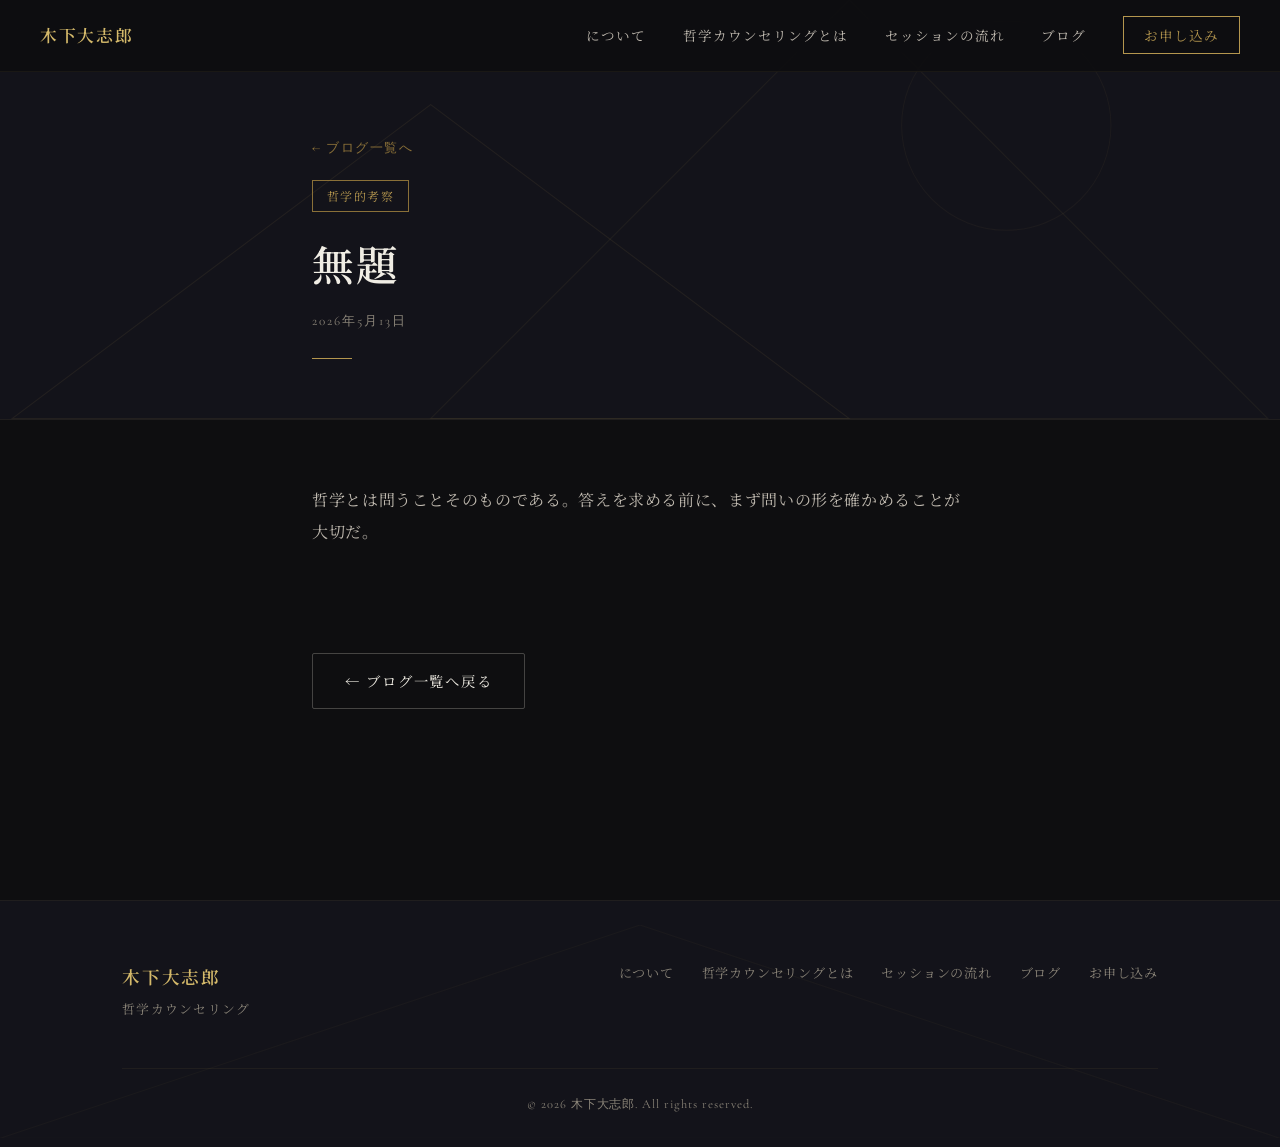
==== blog-35fc6c0b7c16807daa62f444d56f3025.html @ e0e93f5e "chore: ブログ記事を更新" ====
<!DOCTYPE html>
<html lang="ja">
<head>
  <meta charset="UTF-8" />
  <meta name="viewport" content="width=device-width, initial-scale=1.0" />
  <title>無題 | 木下大志郎</title>
  <link rel="stylesheet" href="style.css" />
  <link rel="stylesheet" href="blog.css" />
  <link rel="preconnect" href="https://fonts.googleapis.com" />
  <link rel="preconnect" href="https://fonts.gstatic.com" crossorigin />
  <link href="https://fonts.googleapis.com/css2?family=Noto+Serif+JP:wght@300;400;600;700&family=Shippori+Mincho:wght@400;600;700&family=Cormorant+Garamond:ital,wght@0,300;0,400;0,600;1,300;1,400&display=swap" rel="stylesheet" />
</head>
<body>

<nav class="nav" id="nav">
  <a class="nav__logo" href="index.html">木下大志郎</a>
  <ul class="nav__links">
    <li><a href="index.html#about">について</a></li>
    <li><a href="index.html#what">哲学カウンセリングとは</a></li>
    <li><a href="index.html#flow">セッションの流れ</a></li>
    <li><a href="blog.html">ブログ</a></li>
    <li><a href="index.html#contact" class="nav__cta">お申し込み</a></li>
  </ul>
  <button class="nav__hamburger" aria-label="メニューを開く">
    <span></span><span></span><span></span>
  </button>
</nav>

<main class="post-page">
  <div class="post-page__header">
    <div class="post-page__header-geo">
      <svg viewBox="0 0 1200 400" xmlns="http://www.w3.org/2000/svg">
        <polygon points="0,400 400,100 800,400" fill="none" stroke="rgba(180,150,80,0.10)" stroke-width="1"/>
        <polygon points="400,400 800,0 1200,400" fill="none" stroke="rgba(180,150,80,0.08)" stroke-width="1"/>
        <circle cx="950" cy="120" r="100" fill="none" stroke="rgba(180,150,80,0.06)" stroke-width="1"/>
      </svg>
    </div>
    <div class="container container--narrow">
      <a class="post-page__back" href="blog.html">← ブログ一覧へ</a>
      <div><span class="post-page__cat">哲学的考察</span></div>
      <h1 class="post-page__title">無題</h1>
      <p class="post-page__date">2026年5月13日</p>
      <div class="section__rule" style="margin: 0"></div>
    </div>
  </div>
  <div class="container container--narrow">
    <article class="post-content">
      <p>哲学とは問うことそのものである。答えを求める前に、まず問いの形を確かめることが大切だ。</p>

    </article>
    <div class="post-page__footer-nav">
      <a class="btn btn--ghost" href="blog.html">← ブログ一覧へ戻る</a>
    </div>
  </div>
</main>

<footer class="footer">
  <div class="footer__geo">
    <svg viewBox="0 0 1200 200" xmlns="http://www.w3.org/2000/svg">
      <polygon points="0,200 600,0 1200,200" fill="none" stroke="rgba(180,150,80,0.10)" stroke-width="1"/>
    </svg>
  </div>
  <div class="container">
    <div class="footer__inner">
      <div class="footer__brand">
        <p class="footer__name">木下大志郎</p>
        <p class="footer__tagline">哲学カウンセリング</p>
      </div>
      <nav class="footer__nav">
        <a href="index.html#about">について</a>
        <a href="index.html#what">哲学カウンセリングとは</a>
        <a href="index.html#flow">セッションの流れ</a>
        <a href="blog.html">ブログ</a>
        <a href="index.html#contact">お申し込み</a>
      </nav>
    </div>
    <div class="footer__bottom">
      <p class="footer__copy">&copy; 2026 木下大志郎. All rights reserved.</p>
    </div>
  </div>
</footer>
<script src="script.js"></script>
</body>
</html>
---- style.css ----
/* ==========================================
   Base & Reset
   ========================================== */
*, *::before, *::after { box-sizing: border-box; margin: 0; padding: 0; }

:root {
  --bg:        #0e0e10;
  --bg-2:      #13131a;
  --bg-3:      #1a1a24;
  --gold:      #b4964e;
  --gold-lt:   #d4b96a;
  --gold-dk:   #8a7038;
  --text:      #f0ede4;
  --text-muted:#c0bab0;
  --text-dim:  #8a8478;
  --border:    rgba(180,150,80,0.18);
  --border-lt: rgba(180,150,80,0.08);
  --radius:    2px;
  --ff-jp:     'Noto Serif JP', 'Shippori Mincho', serif;
  --ff-en:     'Cormorant Garamond', Georgia, serif;
  --max-w:     1100px;
  --max-w-narrow: 720px;
  --nav-h:     72px;
  --section-py: 100px;
  --transition: 0.3s cubic-bezier(0.25, 0.46, 0.45, 0.94);
}

html { scroll-behavior: smooth; font-size: 16px; }

body {
  background: var(--bg);
  color: var(--text);
  font-family: var(--ff-jp);
  line-height: 1.8;
  -webkit-font-smoothing: antialiased;
  overflow-x: hidden;
}

img { display: block; max-width: 100%; }

a { color: inherit; text-decoration: none; }

::selection { background: var(--gold-dk); color: var(--text); }

/* ==========================================
   Scrollbar
   ========================================== */
::-webkit-scrollbar { width: 4px; }
::-webkit-scrollbar-track { background: var(--bg); }
::-webkit-scrollbar-thumb { background: var(--gold-dk); border-radius: 2px; }

/* ==========================================
   Container
   ========================================== */
.container {
  width: 100%;
  max-width: var(--max-w);
  margin: 0 auto;
  padding: 0 32px;
}
.container--narrow {
  max-width: var(--max-w-narrow);
}

/* ==========================================
   Navigation
   ========================================== */
.nav {
  position: fixed;
  top: 0; left: 0; right: 0;
  z-index: 100;
  height: var(--nav-h);
  display: flex;
  align-items: center;
  justify-content: space-between;
  padding: 0 40px;
  background: rgba(14,14,16,0.85);
  backdrop-filter: blur(16px);
  border-bottom: 1px solid var(--border-lt);
  transition: background var(--transition);
}

.nav__logo {
  font-family: var(--ff-jp);
  font-weight: 600;
  font-size: 1.05rem;
  letter-spacing: 0.1em;
  color: var(--gold-lt);
}

.nav__links {
  display: flex;
  align-items: center;
  gap: 36px;
  list-style: none;
}

.nav__links a {
  font-size: 0.85rem;
  letter-spacing: 0.08em;
  color: var(--text-muted);
  transition: color var(--transition);
}
.nav__links a:hover { color: var(--text); }

.nav__cta {
  padding: 8px 20px;
  border: 1px solid var(--gold);
  color: var(--gold) !important;
  letter-spacing: 0.1em;
  transition: background var(--transition), color var(--transition) !important;
}
.nav__cta:hover {
  background: var(--gold);
  color: var(--bg) !important;
}

.nav__hamburger {
  display: none;
  flex-direction: column;
  gap: 5px;
  background: none;
  border: none;
  cursor: pointer;
  padding: 4px;
}
.nav__hamburger span {
  display: block;
  width: 24px;
  height: 1px;
  background: var(--text);
  transition: var(--transition);
}

/* ==========================================
   Hero
   ========================================== */
.hero {
  position: relative;
  min-height: 100vh;
  display: flex;
  align-items: center;
  justify-content: center;
  padding: calc(var(--nav-h) + 60px) 32px 80px;
  overflow: hidden;
  background-size: cover;
  background-position: center top;
  background-repeat: no-repeat;
}
.hero::before {
  content: '';
  position: absolute;
  inset: 0;
  background: linear-gradient(
    to bottom,
    rgba(10,10,14,0.65) 0%,
    rgba(10,10,14,0.50) 50%,
    rgba(10,10,14,0.80) 100%
  );
  z-index: 0;
}

.hero__geo {
  position: absolute;
  inset: 0;
  z-index: 0;
}
.geo-bg {
  width: 100%;
  height: 100%;
}

.hero__content {
  position: relative;
  z-index: 1;
  text-align: center;
  max-width: 780px;
}

.hero__label {
  font-family: var(--ff-en);
  font-size: 0.9rem;
  letter-spacing: 0.35em;
  color: var(--gold);
  text-transform: uppercase;
  margin-bottom: 24px;
}

.hero__name {
  font-family: var(--ff-jp);
  font-size: clamp(3rem, 7vw, 5.5rem);
  font-weight: 700;
  letter-spacing: 0.15em;
  line-height: 1.1;
  color: var(--text);
  margin-bottom: 12px;
}

.hero__title {
  font-family: var(--ff-en);
  font-size: 1rem;
  font-style: italic;
  color: var(--text-muted);
  letter-spacing: 0.2em;
  margin-bottom: 48px;
}

.hero__copy {
  font-size: clamp(1.4rem, 3vw, 2rem);
  font-weight: 300;
  letter-spacing: 0.1em;
  line-height: 1.6;
  color: var(--text);
  margin-bottom: 20px;
}

.hero__sub {
  font-size: 0.95rem;
  color: var(--text-muted);
  line-height: 2;
  margin-bottom: 52px;
  letter-spacing: 0.05em;
}

.hero__actions {
  display: flex;
  gap: 16px;
  justify-content: center;
  flex-wrap: wrap;
}

.hero__scroll {
  position: absolute;
  bottom: 40px;
  left: 50%;
  transform: translateX(-50%);
  display: flex;
  flex-direction: column;
  align-items: center;
  gap: 8px;
  z-index: 1;
}
.hero__scroll span {
  font-family: var(--ff-en);
  font-size: 0.7rem;
  letter-spacing: 0.3em;
  color: var(--text-dim);
  text-transform: uppercase;
}
.hero__scroll-line {
  width: 1px;
  height: 48px;
  background: linear-gradient(to bottom, var(--gold-dk), transparent);
  animation: scrollPulse 2s ease-in-out infinite;
}
@keyframes scrollPulse {
  0%, 100% { opacity: 0.4; transform: scaleY(1); }
  50% { opacity: 1; transform: scaleY(1.1); }
}

/* ==========================================
   Buttons
   ========================================== */
.btn {
  display: inline-flex;
  align-items: center;
  justify-content: center;
  padding: 14px 32px;
  font-family: var(--ff-jp);
  font-size: 0.9rem;
  letter-spacing: 0.12em;
  border-radius: var(--radius);
  cursor: pointer;
  transition: var(--transition);
  border: 1px solid transparent;
}
.btn--primary {
  background: var(--gold);
  color: var(--bg);
  border-color: var(--gold);
}
.btn--primary:hover {
  background: var(--gold-lt);
  border-color: var(--gold-lt);
}
.btn--ghost {
  background: transparent;
  color: var(--text);
  border-color: rgba(232,228,216,0.25);
}
.btn--ghost:hover {
  border-color: var(--text);
}
.btn--full { width: 100%; }

/* ==========================================
   Quote Band
   ========================================== */
.quote-band {
  background: var(--bg-2);
  border-top: 1px solid var(--border-lt);
  border-bottom: 1px solid var(--border-lt);
  padding: 48px 32px;
}
.quote-band__inner {
  max-width: var(--max-w);
  margin: 0 auto;
  text-align: center;
}
.quote-band__text {
  font-family: var(--ff-en);
  font-style: italic;
  font-size: clamp(1.2rem, 2.5vw, 1.7rem);
  color: var(--text-muted);
  letter-spacing: 0.04em;
  line-height: 1.6;
}
.quote-band__cite {
  display: block;
  margin-top: 12px;
  font-family: var(--ff-en);
  font-size: 0.85rem;
  letter-spacing: 0.2em;
  color: var(--gold);
}

/* ==========================================
   Sections - Common
   ========================================== */
.section {
  position: relative;
  padding: var(--section-py) 0;
  overflow: hidden;
}

.section__header {
  text-align: center;
  margin-bottom: 60px;
}
.section__header--left {
  text-align: left;
}

.section__label {
  font-family: var(--ff-en);
  font-size: 0.75rem;
  letter-spacing: 0.4em;
  text-transform: uppercase;
  color: var(--gold);
  margin-bottom: 12px;
}

.section__title {
  font-size: clamp(1.5rem, 3vw, 2.2rem);
  font-weight: 600;
  letter-spacing: 0.08em;
  color: var(--text);
  margin-bottom: 20px;
}

.section__rule {
  width: 40px;
  height: 1px;
  background: var(--gold);
  margin: 0 auto;
}
.section__header--left .section__rule { margin: 0; }

.section__desc {
  margin-top: 20px;
  color: var(--text-muted);
  line-height: 2;
  font-size: 0.95rem;
}

/* ==========================================
   What section
   ========================================== */
.what { background: var(--bg); }

.section__geo-left {
  position: absolute;
  left: 0;
  top: 50%;
  transform: translateY(-50%);
  width: 120px;
  opacity: 0.5;
}

.what__grid {
  display: grid;
  grid-template-columns: 1fr 1fr;
  gap: 64px;
  align-items: start;
}

.what__text p {
  color: var(--text-muted);
  font-size: 0.95rem;
  line-height: 2;
  letter-spacing: 0.04em;
  margin-bottom: 20px;
}
.what__text p:last-child { margin-bottom: 0; }

.what__cards {
  display: flex;
  flex-direction: column;
  gap: 20px;
}

.card {
  padding: 28px 28px;
  background: var(--bg-2);
  border: 1px solid var(--border);
  border-left: 3px solid var(--gold-dk);
  transition: border-color var(--transition), transform var(--transition);
}
.card:hover {
  border-left-color: var(--gold);
  transform: translateX(4px);
}

.card__icon {
  color: var(--gold);
  font-size: 1.1rem;
  margin-bottom: 10px;
}

.card__title {
  font-size: 1rem;
  font-weight: 600;
  letter-spacing: 0.06em;
  margin-bottom: 8px;
  color: var(--text);
}

.card__text {
  font-size: 0.875rem;
  color: var(--text-muted);
  line-height: 1.9;
}

/* ==========================================
   About section
   ========================================== */
.about { background: var(--bg-2); }

.about__bg-geo {
  position: absolute;
  right: -100px;
  top: 50%;
  transform: translateY(-50%);
  width: 500px;
  opacity: 0.3;
  pointer-events: none;
}

.about__inner {
  display: grid;
  grid-template-columns: auto 1fr;
  gap: 72px;
  align-items: center;
}

.about__image-wrap {
  flex-shrink: 0;
}

.about__image-frame {
  position: relative;
  width: 260px;
}

.about__image-placeholder {
  width: 260px;
  height: 320px;
  background: var(--bg-3);
  border: 1px solid var(--border);
  display: flex;
  align-items: center;
  justify-content: center;
}
.about__photo {
  width: 100%;
  height: 100%;
  object-fit: cover;
  object-position: center top;
  display: block;
}
.about__initials {
  font-size: 4rem;
  color: var(--gold-dk);
  font-weight: 700;
}

.about__image-deco {
  position: absolute;
  top: 16px;
  left: 16px;
  right: -16px;
  bottom: -16px;
  border: 1px solid var(--border);
  z-index: -1;
}

.about__content p {
  font-size: 0.95rem;
  color: var(--text-muted);
  line-height: 2;
  margin-bottom: 18px;
  letter-spacing: 0.04em;
}
.about__content p:last-of-type { margin-bottom: 28px; }

.about__tags {
  display: flex;
  flex-wrap: wrap;
  gap: 8px;
}

.tag {
  padding: 5px 14px;
  border: 1px solid var(--border);
  font-size: 0.78rem;
  letter-spacing: 0.1em;
  color: var(--text-dim);
  transition: border-color var(--transition), color var(--transition);
}
.tag:hover {
  border-color: var(--gold-dk);
  color: var(--gold);
}

/* ==========================================
   Flow section
   ========================================== */
.flow { background: var(--bg); }

.flow__steps {
  display: flex;
  flex-direction: column;
  gap: 0;
  max-width: 760px;
  margin: 0 auto;
}

.step {
  display: grid;
  grid-template-columns: 80px 1fr;
  gap: 32px;
  padding-bottom: 48px;
}
.step:last-child { padding-bottom: 0; }

.step__num-wrap {
  display: flex;
  flex-direction: column;
  align-items: center;
  gap: 0;
}

.step__num {
  width: 56px;
  height: 56px;
  border: 1px solid var(--border);
  display: flex;
  align-items: center;
  justify-content: center;
  font-family: var(--ff-en);
  font-size: 1.1rem;
  color: var(--gold);
  letter-spacing: 0.05em;
  flex-shrink: 0;
  background: var(--bg-2);
}

.step__line {
  width: 1px;
  flex: 1;
  min-height: 32px;
  background: linear-gradient(to bottom, var(--border), transparent);
  margin-top: 8px;
}

.step__content {
  padding-top: 10px;
}

.step__title {
  font-size: 1.1rem;
  font-weight: 600;
  letter-spacing: 0.06em;
  margin-bottom: 12px;
  color: var(--text);
}

.step__text {
  font-size: 0.9rem;
  color: var(--text-muted);
  line-height: 2;
  margin-bottom: 12px;
  letter-spacing: 0.04em;
}

.step__meta {
  font-size: 0.8rem;
  color: var(--gold-dk);
  letter-spacing: 0.08em;
  font-family: var(--ff-en);
}

/* ==========================================
   FAQ section
   ========================================== */
.faq { background: var(--bg-2); }

.faq__list {
  display: flex;
  flex-direction: column;
  gap: 0;
}

.faq__item {
  border-top: 1px solid var(--border);
}
/* ==========================================
   Pricing section
   ========================================== */
.pricing { background: var(--bg-2); }

.pricing__grid {
  display: grid;
  grid-template-columns: repeat(3, 1fr);
  gap: 24px;
  margin-bottom: 24px;
}

.pricing__card {
  position: relative;
  padding: 36px 28px;
  background: var(--bg);
  border: 1px solid var(--border);
  display: flex;
  flex-direction: column;
  gap: 0;
  transition: border-color var(--transition);
}
.pricing__card:hover { border-color: var(--gold-dk); }

.pricing__card--featured {
  border-color: var(--gold);
  background: var(--bg-3);
}
.pricing__card--featured:hover { border-color: var(--gold-lt); }

.pricing__badge {
  position: absolute;
  top: -1px;
  left: 50%;
  transform: translateX(-50%);
  background: var(--gold);
  color: var(--bg);
  font-size: 0.7rem;
  letter-spacing: 0.12em;
  padding: 4px 14px;
  white-space: nowrap;
}

.pricing__label {
  font-family: var(--ff-en);
  font-size: 0.75rem;
  letter-spacing: 0.3em;
  color: var(--gold);
  text-transform: uppercase;
  margin-bottom: 8px;
}

.pricing__name {
  font-size: 1.05rem;
  font-weight: 600;
  letter-spacing: 0.06em;
  color: var(--text);
  margin-bottom: 20px;
}

.pricing__price {
  display: flex;
  align-items: baseline;
  gap: 4px;
  margin-bottom: 6px;
}

.pricing__amount {
  font-family: var(--ff-en);
  font-size: 2rem;
  font-weight: 600;
  color: var(--text);
  letter-spacing: 0.02em;
}

.pricing__unit {
  font-size: 0.85rem;
  color: var(--text-muted);
  letter-spacing: 0.06em;
}

.pricing__duration {
  font-size: 0.78rem;
  color: var(--text-dim);
  letter-spacing: 0.06em;
  margin-bottom: 24px;
}

.pricing__features {
  list-style: none;
  display: flex;
  flex-direction: column;
  gap: 10px;
  margin-bottom: 28px;
  flex: 1;
}
.pricing__features li {
  font-size: 0.875rem;
  color: var(--text-muted);
  padding-left: 16px;
  position: relative;
  line-height: 1.7;
}
.pricing__features li::before {
  content: '◇';
  position: absolute;
  left: 0;
  color: var(--gold-dk);
  font-size: 0.55rem;
  top: 5px;
}

.pricing__note {
  text-align: center;
  font-size: 0.8rem;
  color: var(--text-dim);
  letter-spacing: 0.06em;
}

@media (max-width: 900px) {
  .pricing__grid { grid-template-columns: 1fr; max-width: 420px; margin: 0 auto 24px; }
}

.faq__item:last-child { border-bottom: 1px solid var(--border); }

.faq__q {
  display: flex;
  justify-content: space-between;
  align-items: center;
  padding: 24px 0;
  cursor: pointer;
  font-size: 0.95rem;
  letter-spacing: 0.04em;
  color: var(--text);
  list-style: none;
  user-select: none;
  gap: 20px;
}
.faq__q::-webkit-details-marker { display: none; }
.faq__q::after {
  content: '＋';
  color: var(--gold);
  font-size: 1.2rem;
  flex-shrink: 0;
  transition: transform var(--transition);
  font-style: normal;
}
details[open] .faq__q::after {
  content: '−';
}

.faq__a {
  padding: 0 0 24px;
}
.faq__a p {
  font-size: 0.9rem;
  color: var(--text-muted);
  line-height: 2;
  letter-spacing: 0.04em;
}

/* ==========================================
   Contact section
   ========================================== */
.contact {
  background: var(--bg);
  position: relative;
}

.contact__geo {
  position: absolute;
  top: 0; right: 0;
  width: 60%;
  opacity: 0.4;
  pointer-events: none;
}

/* Tabs */
.contact__tabs {
  display: grid;
  grid-template-columns: 1fr 1fr;
  gap: 0;
  margin-bottom: 32px;
  border: 1px solid var(--border);
}

.contact__tab {
  display: flex;
  align-items: center;
  justify-content: center;
  gap: 10px;
  padding: 16px 24px;
  background: transparent;
  border: none;
  color: var(--text-muted);
  font-family: var(--ff-jp);
  font-size: 0.9rem;
  letter-spacing: 0.08em;
  cursor: pointer;
  transition: var(--transition);
}
.contact__tab:first-child {
  border-right: 1px solid var(--border);
}
.contact__tab:hover {
  color: var(--text);
  background: var(--bg-2);
}
.contact__tab--active {
  color: var(--text);
  background: var(--bg-2);
}
.contact__tab-icon {
  width: 18px;
  height: 18px;
  flex-shrink: 0;
}

/* Panels */
.contact__panel { display: block; }
.contact__panel--hidden { display: none; }

/* LINE panel */
.line-panel {
  display: flex;
  gap: 32px;
  align-items: flex-start;
  padding: 40px;
  background: var(--bg-2);
  border: 1px solid var(--border);
}

.line-panel__icon {
  flex-shrink: 0;
  width: 72px;
  height: 72px;
}
.line-panel__icon svg { width: 100%; height: 100%; }

.line-panel__body { flex: 1; }

.line-panel__title {
  font-size: 1.1rem;
  font-weight: 600;
  letter-spacing: 0.06em;
  margin-bottom: 12px;
  color: var(--text);
}

.line-panel__desc {
  font-size: 0.9rem;
  color: var(--text-muted);
  line-height: 2;
  margin-bottom: 24px;
  letter-spacing: 0.04em;
}

.btn--line {
  display: inline-flex;
  align-items: center;
  gap: 10px;
  padding: 13px 28px;
  background: #06C755;
  color: #fff;
  font-family: var(--ff-jp);
  font-size: 0.9rem;
  letter-spacing: 0.08em;
  border: none;
  border-radius: var(--radius);
  cursor: pointer;
  text-decoration: none;
  transition: background var(--transition);
}
.btn--line:hover { background: #05b34c; }

.line-panel__note {
  margin-top: 12px;
  font-size: 0.78rem;
  color: var(--text-dim);
  letter-spacing: 0.06em;
}

@media (max-width: 600px) {
  .line-panel {
    flex-direction: column;
    gap: 20px;
    padding: 28px 20px;
  }
  .line-panel__icon { width: 56px; height: 56px; }
}

/* ==========================================
   Form
   ========================================== */
.form {
  display: flex;
  flex-direction: column;
  gap: 20px;
}

.form__row {
  display: grid;
  grid-template-columns: 1fr 1fr;
  gap: 20px;
}

.form__group {
  display: flex;
  flex-direction: column;
  gap: 8px;
}

.form__label {
  font-size: 0.82rem;
  letter-spacing: 0.1em;
  color: var(--text-muted);
}

.form__req { color: var(--gold); }

.form__input,
.form__select,
.form__textarea {
  width: 100%;
  padding: 12px 16px;
  background: var(--bg-2);
  border: 1px solid var(--border);
  color: var(--text);
  font-family: var(--ff-jp);
  font-size: 0.9rem;
  border-radius: var(--radius);
  outline: none;
  transition: border-color var(--transition);
  appearance: none;
}
.form__input:focus,
.form__select:focus,
.form__textarea:focus {
  border-color: var(--gold-dk);
}
.form__input::placeholder,
.form__textarea::placeholder {
  color: var(--text-dim);
}

.form__select {
  background-image: url("data:image/svg+xml,%3Csvg xmlns='http://www.w3.org/2000/svg' width='12' height='8' viewBox='0 0 12 8'%3E%3Cpath d='M1 1l5 5 5-5' stroke='%238a7038' stroke-width='1.5' fill='none'/%3E%3C/svg%3E");
  background-repeat: no-repeat;
  background-position: right 16px center;
  padding-right: 40px;
  cursor: pointer;
}

.form__textarea { resize: vertical; line-height: 1.8; }

.form__group--check {
  flex-direction: row;
  align-items: center;
  padding: 16px;
  background: var(--bg-3);
  border: 1px solid var(--border);
}

.form__checkbox {
  display: flex;
  align-items: center;
  gap: 12px;
  cursor: pointer;
  font-size: 0.9rem;
  color: var(--text);
}
.form__checkbox input { display: none; }
.form__checkbox-mark {
  width: 22px;
  height: 22px;
  border: 2px solid var(--gold-dk);
  flex-shrink: 0;
  display: flex;
  align-items: center;
  justify-content: center;
  transition: var(--transition);
}
.form__checkbox input:checked + .form__checkbox-mark {
  background: var(--gold);
  border-color: var(--gold);
}
.form__checkbox input:checked + .form__checkbox-mark::after {
  content: '✓';
  color: var(--bg);
  font-size: 0.75rem;
}

.form__note {
  font-size: 0.8rem;
  color: var(--text-dim);
  text-align: center;
  letter-spacing: 0.05em;
}

.form__success {
  text-align: center;
  padding: 60px 20px;
  border: 1px solid var(--border);
  background: var(--bg-2);
}
.form__success-icon {
  font-size: 2rem;
  color: var(--gold);
  margin-bottom: 20px;
}
.form__success h3 {
  font-size: 1.2rem;
  letter-spacing: 0.1em;
  margin-bottom: 12px;
  color: var(--text);
}
.form__success p {
  font-size: 0.9rem;
  color: var(--text-muted);
  line-height: 2;
}

/* ==========================================
   Footer
   ========================================== */
.footer {
  background: var(--bg-2);
  border-top: 1px solid var(--border-lt);
  padding: 60px 0 32px;
  position: relative;
  overflow: hidden;
}

.footer__geo {
  position: absolute;
  bottom: 0; left: 0; right: 0;
  opacity: 0.5;
}

.footer__inner {
  display: flex;
  justify-content: space-between;
  align-items: start;
  gap: 40px;
  flex-wrap: wrap;
  margin-bottom: 48px;
}

.footer__name {
  font-size: 1.1rem;
  font-weight: 600;
  letter-spacing: 0.1em;
  color: var(--gold-lt);
  margin-bottom: 4px;
}
.footer__tagline {
  font-size: 0.8rem;
  color: var(--text-dim);
  letter-spacing: 0.1em;
}

.footer__nav {
  display: flex;
  gap: 28px;
  flex-wrap: wrap;
}
.footer__nav a {
  font-size: 0.82rem;
  color: var(--text-dim);
  letter-spacing: 0.06em;
  transition: color var(--transition);
}
.footer__nav a:hover { color: var(--text-muted); }

.footer__bottom {
  border-top: 1px solid var(--border-lt);
  padding-top: 24px;
  text-align: center;
}
.footer__copy {
  font-size: 0.78rem;
  color: var(--text-dim);
  letter-spacing: 0.08em;
  font-family: var(--ff-en);
}

/* ==========================================
   Voices section
   ========================================== */
.voices { background: var(--bg); }

.voices__grid {
  display: grid;
  grid-template-columns: repeat(3, 1fr);
  gap: 28px;
}

.voice {
  padding: 32px 28px;
  background: var(--bg-2);
  border: 1px solid var(--border);
  display: flex;
  flex-direction: column;
  gap: 24px;
}

.voice__meta {
  font-family: var(--ff-en);
  font-size: 0.75rem;
  letter-spacing: 0.25em;
  color: var(--text-dim);
  text-transform: uppercase;
}

.voice__flow {
  display: flex;
  flex-direction: column;
  gap: 8px;
}

.voice__block {
  padding: 14px 16px;
  border-left: 2px solid var(--border);
}
.voice__block--before { border-left-color: var(--text-dim); }
.voice__block--after  { border-left-color: var(--gold); }

.voice__tag {
  display: block;
  font-size: 0.7rem;
  letter-spacing: 0.12em;
  margin-bottom: 6px;
}
.voice__block--before .voice__tag { color: var(--text-dim); }
.voice__block--after  .voice__tag { color: var(--gold); }

.voice__q {
  font-size: 0.9rem;
  color: var(--text);
  line-height: 1.8;
  letter-spacing: 0.04em;
}

.voice__arrow {
  text-align: center;
  color: var(--gold-dk);
  font-size: 1rem;
  line-height: 1;
}

.voice__comment {
  font-size: 0.85rem;
  color: var(--text-muted);
  line-height: 2;
  letter-spacing: 0.04em;
  padding-top: 4px;
  border-top: 1px solid var(--border-lt);
}

@media (max-width: 900px) {
  .voices__grid { grid-template-columns: 1fr; }
}

/* ==========================================
   Books section
   ========================================== */
.books { background: var(--bg-2); }

.books__inner {
  display: grid;
  grid-template-columns: 260px 1fr;
  gap: 72px;
  align-items: center;
}

.books__cover-wrap {
  position: relative;
  flex-shrink: 0;
}

.books__cover {
  width: 260px;
  height: auto;
  display: block;
  position: relative;
  z-index: 1;
  box-shadow: 8px 12px 40px rgba(0,0,0,0.6);
}

.books__cover-shadow {
  position: absolute;
  top: 16px;
  left: 16px;
  right: -16px;
  bottom: -16px;
  border: 1px solid var(--border);
  z-index: 0;
}

.books__label {
  font-family: var(--ff-en);
  font-style: italic;
  font-size: 0.9rem;
  color: var(--gold);
  letter-spacing: 0.1em;
  margin-bottom: 14px;
}

.books__title {
  font-size: clamp(1.4rem, 2.5vw, 2rem);
  font-weight: 700;
  letter-spacing: 0.1em;
  line-height: 1.5;
  color: var(--text);
  margin-bottom: 20px;
}

.books__desc {
  font-size: 0.92rem;
  color: var(--text-muted);
  line-height: 2.1;
  letter-spacing: 0.04em;
  margin-bottom: 28px;
}

.books__read {
  font-size: 0.88rem;
  color: var(--text-dim);
  letter-spacing: 0.12em;
  font-style: italic;
  padding-left: 16px;
  border-left: 2px solid var(--gold-dk);
  margin-bottom: 28px;
}

.books__actions {
  display: flex;
  gap: 12px;
}

@media (max-width: 760px) {
  .books__inner {
    grid-template-columns: 1fr;
    gap: 36px;
  }
  .books__cover {
    width: 180px;
    margin: 0 auto;
  }
}

/* ==========================================
   Privacy Policy page
   ========================================== */
.privacy {
  padding: calc(var(--nav-h) + 60px) 0 100px;
}

.privacy__header {
  margin-bottom: 56px;
  display: flex;
  flex-direction: column;
  gap: 12px;
}

.privacy__title {
  font-size: clamp(1.6rem, 3vw, 2.2rem);
  font-weight: 600;
  letter-spacing: 0.08em;
  color: var(--text);
}

.privacy__updated {
  font-size: 0.8rem;
  color: var(--text-dim);
  letter-spacing: 0.08em;
  font-family: var(--ff-en);
  margin-top: 4px;
}

.privacy__body {
  display: flex;
  flex-direction: column;
  gap: 0;
  border-top: 1px solid var(--border);
}

.privacy__section {
  padding: 36px 0;
  border-bottom: 1px solid var(--border-lt);
}

.privacy__h2 {
  font-size: 1rem;
  font-weight: 600;
  letter-spacing: 0.08em;
  color: var(--gold-lt);
  margin-bottom: 14px;
}

.privacy__section p {
  font-size: 0.9rem;
  color: var(--text-muted);
  line-height: 2;
  letter-spacing: 0.04em;
  margin-bottom: 12px;
}
.privacy__section p:last-child { margin-bottom: 0; }

.privacy__list {
  list-style: none;
  margin: 12px 0;
  display: flex;
  flex-direction: column;
  gap: 6px;
}
.privacy__list li {
  font-size: 0.9rem;
  color: var(--text-muted);
  line-height: 1.8;
  padding-left: 16px;
  position: relative;
}
.privacy__list li::before {
  content: '◇';
  position: absolute;
  left: 0;
  color: var(--gold-dk);
  font-size: 0.6rem;
  top: 5px;
}

.privacy__link {
  color: var(--gold);
  text-decoration: underline;
  text-underline-offset: 3px;
}
.privacy__link:hover { color: var(--gold-lt); }

.privacy__back {
  margin-top: 56px;
}

/* ==========================================
   Animations - reveal on scroll
   ========================================== */
.reveal {
  opacity: 0;
  transform: translateY(24px);
  transition: opacity 0.7s ease, transform 0.7s ease;
}
.reveal.visible {
  opacity: 1;
  transform: none;
}
.reveal-delay-1 { transition-delay: 0.1s; }
.reveal-delay-2 { transition-delay: 0.2s; }
.reveal-delay-3 { transition-delay: 0.3s; }

/* ==========================================
   Responsive
   ========================================== */
@media (max-width: 900px) {
  :root { --section-py: 72px; }

  .nav__links { display: none; }
  .nav__hamburger { display: flex; }
  .nav { padding: 0 24px; }

  .what__grid { grid-template-columns: 1fr; gap: 40px; }
  .section__geo-left { display: none; }

  .about__inner { grid-template-columns: 1fr; gap: 40px; }
  .about__image-frame { width: 200px; margin: 0 auto; }
  .about__image-placeholder { width: 200px; height: 240px; }

  .form__row { grid-template-columns: 1fr; }
}

@media (max-width: 600px) {
  :root { --section-py: 56px; }

  .container { padding: 0 20px; }
  .nav { padding: 0 20px; }

  .hero { padding-top: calc(var(--nav-h) + 40px); }
  .hero__actions { flex-direction: column; }
  .btn { width: 100%; }

  .step { grid-template-columns: 60px 1fr; gap: 16px; }
  .step__num { width: 44px; height: 44px; font-size: 0.95rem; }

  .footer__inner { flex-direction: column; }
  .footer__nav { flex-direction: column; gap: 12px; }

  .br-sp { display: none; }
}

/* Mobile nav open state */
.nav--open .nav__links {
  display: flex;
  flex-direction: column;
  position: fixed;
  top: var(--nav-h);
  left: 0; right: 0;
  background: rgba(14,14,16,0.98);
  padding: 32px 24px;
  gap: 24px;
  border-bottom: 1px solid var(--border-lt);
}
---- blog.css ----
/* ==========================================
   Blog Hero
   ========================================== */
.blog-hero {
  position: relative;
  padding: calc(var(--nav-h) + 80px) 0 80px;
  text-align: center;
  background: var(--bg);
  overflow: hidden;
}

.blog-hero__geo {
  position: absolute;
  inset: 0;
  pointer-events: none;
}
.blog-hero__geo svg { width: 100%; height: 100%; }

.blog-hero .container { position: relative; z-index: 1; }

.blog-hero__title {
  font-size: clamp(2rem, 4vw, 3rem);
  font-weight: 600;
  letter-spacing: 0.1em;
  color: var(--text);
  margin-bottom: 20px;
}

/* ==========================================
   Blog List Section
   ========================================== */
.blog-list { background: var(--bg); }

.blog-grid {
  display: grid;
  grid-template-columns: repeat(auto-fill, minmax(300px, 1fr));
  gap: 28px;
}

/* ==========================================
   Post Card
   ========================================== */
.post-card {
  display: flex;
  flex-direction: column;
  gap: 14px;
  padding: 32px 28px;
  background: var(--bg-2);
  border: 1px solid var(--border);
  border-top: 3px solid var(--gold-dk);
  text-decoration: none;
  color: inherit;
  transition: border-top-color var(--transition), transform var(--transition), box-shadow var(--transition);
}
.post-card:hover {
  border-top-color: var(--gold);
  transform: translateY(-4px);
  box-shadow: 0 8px 32px rgba(0, 0, 0, 0.3);
}

.post-card__meta {
  display: flex;
  align-items: center;
  gap: 12px;
  flex-wrap: wrap;
}

.post-card__cat {
  padding: 3px 12px;
  border: 1px solid var(--gold-dk);
  color: var(--gold);
  font-size: 0.72rem;
  letter-spacing: 0.12em;
}

.post-card__date {
  font-family: var(--ff-en);
  font-size: 0.78rem;
  color: var(--text-dim);
  letter-spacing: 0.1em;
}

.post-card__title {
  font-size: 1.05rem;
  font-weight: 600;
  letter-spacing: 0.06em;
  color: var(--text);
  line-height: 1.6;
}

.post-card__excerpt {
  font-size: 0.875rem;
  color: var(--text-muted);
  line-height: 1.9;
  letter-spacing: 0.03em;
  flex: 1;
}

.post-card__read {
  font-size: 0.78rem;
  color: var(--gold-dk);
  letter-spacing: 0.1em;
  font-family: var(--ff-en);
  transition: color var(--transition);
}
.post-card:hover .post-card__read { color: var(--gold); }

.blog-empty {
  grid-column: 1 / -1;
  text-align: center;
  color: var(--text-muted);
  font-size: 0.95rem;
  padding: 60px 0;
  letter-spacing: 0.05em;
}

/* ==========================================
   Post Page Header
   ========================================== */
.post-page { min-height: 100vh; }

.post-page__header {
  position: relative;
  padding: calc(var(--nav-h) + 60px) 0 60px;
  background: var(--bg-2);
  border-bottom: 1px solid var(--border-lt);
  overflow: hidden;
  margin-bottom: 64px;
}

.post-page__header-geo {
  position: absolute;
  inset: 0;
  pointer-events: none;
}
.post-page__header-geo svg { width: 100%; height: 100%; }

.post-page__header .container { position: relative; z-index: 1; }

.post-page__back {
  display: inline-block;
  font-family: var(--ff-en);
  font-size: 0.8rem;
  letter-spacing: 0.12em;
  color: var(--gold-dk);
  text-decoration: none;
  margin-bottom: 20px;
  transition: color var(--transition);
}
.post-page__back:hover { color: var(--gold); }

.post-page__cat {
  display: inline-block;
  padding: 4px 14px;
  border: 1px solid var(--gold-dk);
  color: var(--gold);
  font-size: 0.75rem;
  letter-spacing: 0.12em;
  margin-bottom: 20px;
}

.post-page__title {
  font-size: clamp(1.6rem, 3.5vw, 2.6rem);
  font-weight: 600;
  letter-spacing: 0.06em;
  color: var(--text);
  line-height: 1.5;
  margin-bottom: 16px;
}

.post-page__date {
  font-family: var(--ff-en);
  font-size: 0.82rem;
  color: var(--text-dim);
  letter-spacing: 0.15em;
  margin-bottom: 24px;
}

/* ==========================================
   Post Content
   ========================================== */
.post-content {
  padding: 0 0 80px;
  font-size: 1rem;
  line-height: 2;
  color: var(--text-muted);
  letter-spacing: 0.04em;
}

.post-content p  { margin-bottom: 1.6em; }

.post-content h2 {
  font-size: 1.4rem;
  font-weight: 600;
  color: var(--text);
  letter-spacing: 0.06em;
  margin: 2.4em 0 0.8em;
  padding-bottom: 10px;
  border-bottom: 1px solid var(--border);
}

.post-content h3 {
  font-size: 1.15rem;
  font-weight: 600;
  color: var(--text);
  letter-spacing: 0.06em;
  margin: 2em 0 0.6em;
}

.post-content h4 {
  font-size: 1rem;
  font-weight: 600;
  color: var(--gold);
  letter-spacing: 0.08em;
  margin: 1.6em 0 0.4em;
}

.post-content ul,
.post-content ol {
  margin: 0 0 1.6em 1.4em;
}

.post-content li { margin-bottom: 0.5em; line-height: 1.9; }

.post-content blockquote {
  margin: 2em 0;
  padding: 20px 28px;
  border-left: 3px solid var(--gold-dk);
  background: var(--bg-2);
  font-style: italic;
  color: var(--text);
}

.post-content hr {
  border: none;
  border-top: 1px solid var(--border);
  margin: 2.4em 0;
}

.post-content figure  { margin: 2em 0; }
.post-content img     { max-width: 100%; border: 1px solid var(--border); }

.post-content figcaption {
  text-align: center;
  font-size: 0.82rem;
  color: var(--text-dim);
  margin-top: 8px;
  letter-spacing: 0.05em;
}

.post-content code {
  font-family: 'Courier New', monospace;
  font-size: 0.85em;
  background: var(--bg-3);
  padding: 2px 6px;
  border: 1px solid var(--border);
}

.post-content strong { color: var(--text); font-weight: 600; }
.post-content em     { font-style: italic; }
.post-content s      { opacity: 0.6; }
.post-content a      { color: var(--gold); text-decoration: underline; }
.post-content a:hover { color: var(--gold-lt); }

.post-page__footer-nav { padding-bottom: 80px; }

/* ==========================================
   Responsive
   ========================================== */
@media (max-width: 600px) {
  .blog-grid { grid-template-columns: 1fr; }
  .post-card { padding: 24px 20px; }
  .blog-hero { padding: calc(var(--nav-h) + 48px) 0 56px; }
  .post-page__header { padding: calc(var(--nav-h) + 40px) 0 40px; margin-bottom: 40px; }
}
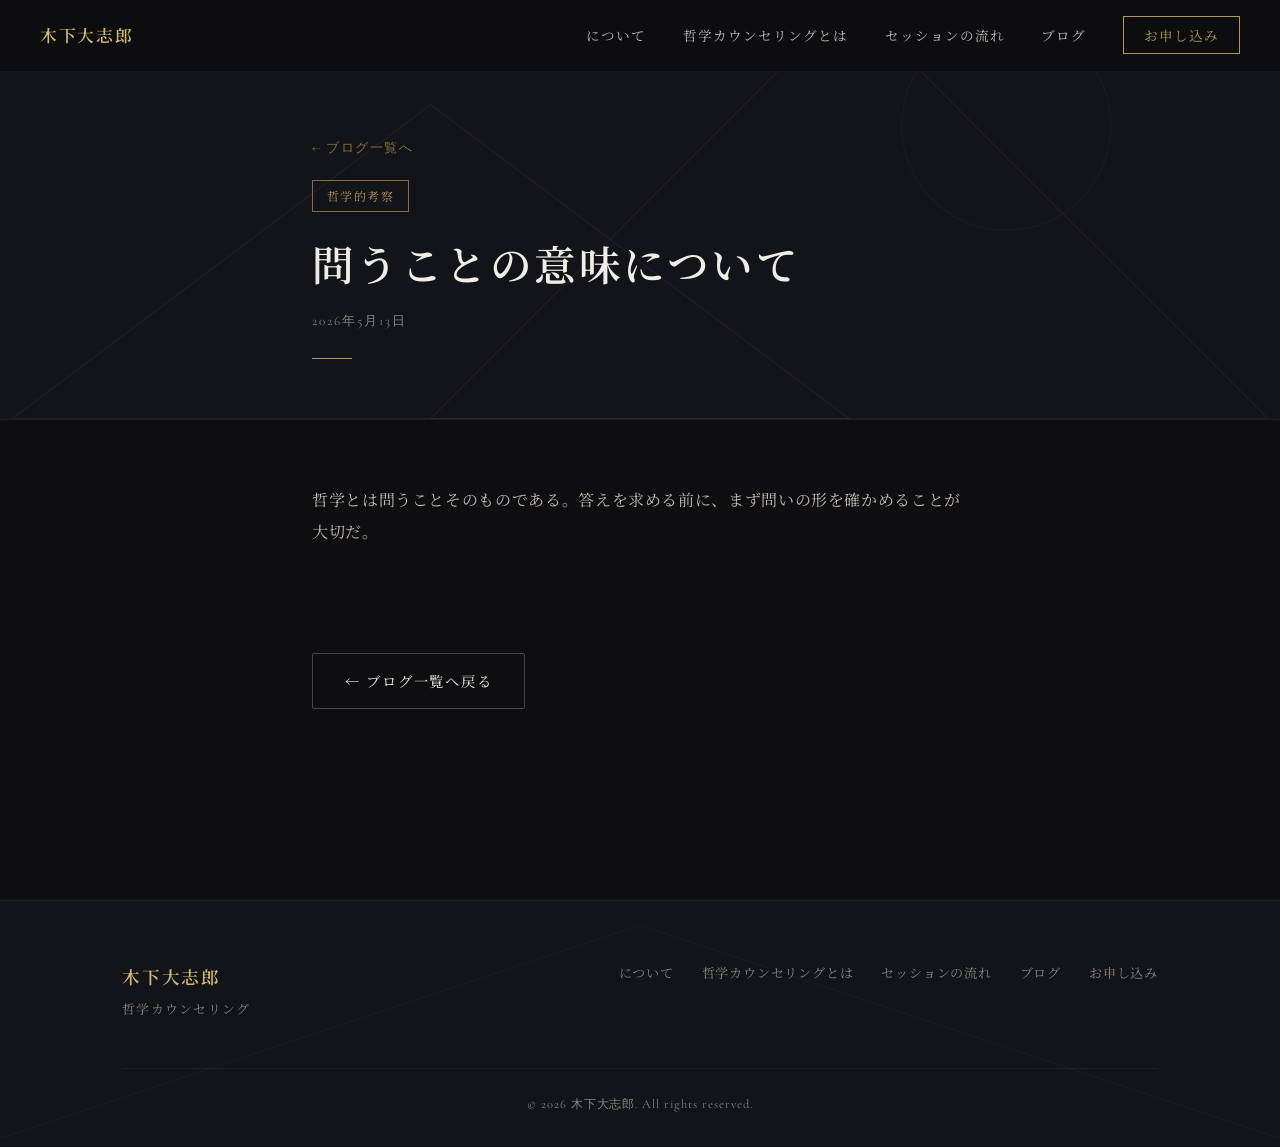
==== commit d8561806: "chore: ブログ記事を更新" ====
--- a/blog-35fc6c0b7c16807daa62f444d56f3025.html
+++ b/blog-35fc6c0b7c16807daa62f444d56f3025.html
@@ -3,7 +3,7 @@
 <head>
   <meta charset="UTF-8" />
   <meta name="viewport" content="width=device-width, initial-scale=1.0" />
-  <title>無題 | 木下大志郎</title>
+  <title>問うことの意味について | 木下大志郎</title>
   <link rel="stylesheet" href="style.css" />
   <link rel="stylesheet" href="blog.css" />
   <link rel="preconnect" href="https://fonts.googleapis.com" />
@@ -38,7 +38,7 @@
     <div class="container container--narrow">
       <a class="post-page__back" href="blog.html">← ブログ一覧へ</a>
       <div><span class="post-page__cat">哲学的考察</span></div>
-      <h1 class="post-page__title">無題</h1>
+      <h1 class="post-page__title">問うことの意味について</h1>
       <p class="post-page__date">2026年5月13日</p>
       <div class="section__rule" style="margin: 0"></div>
     </div>
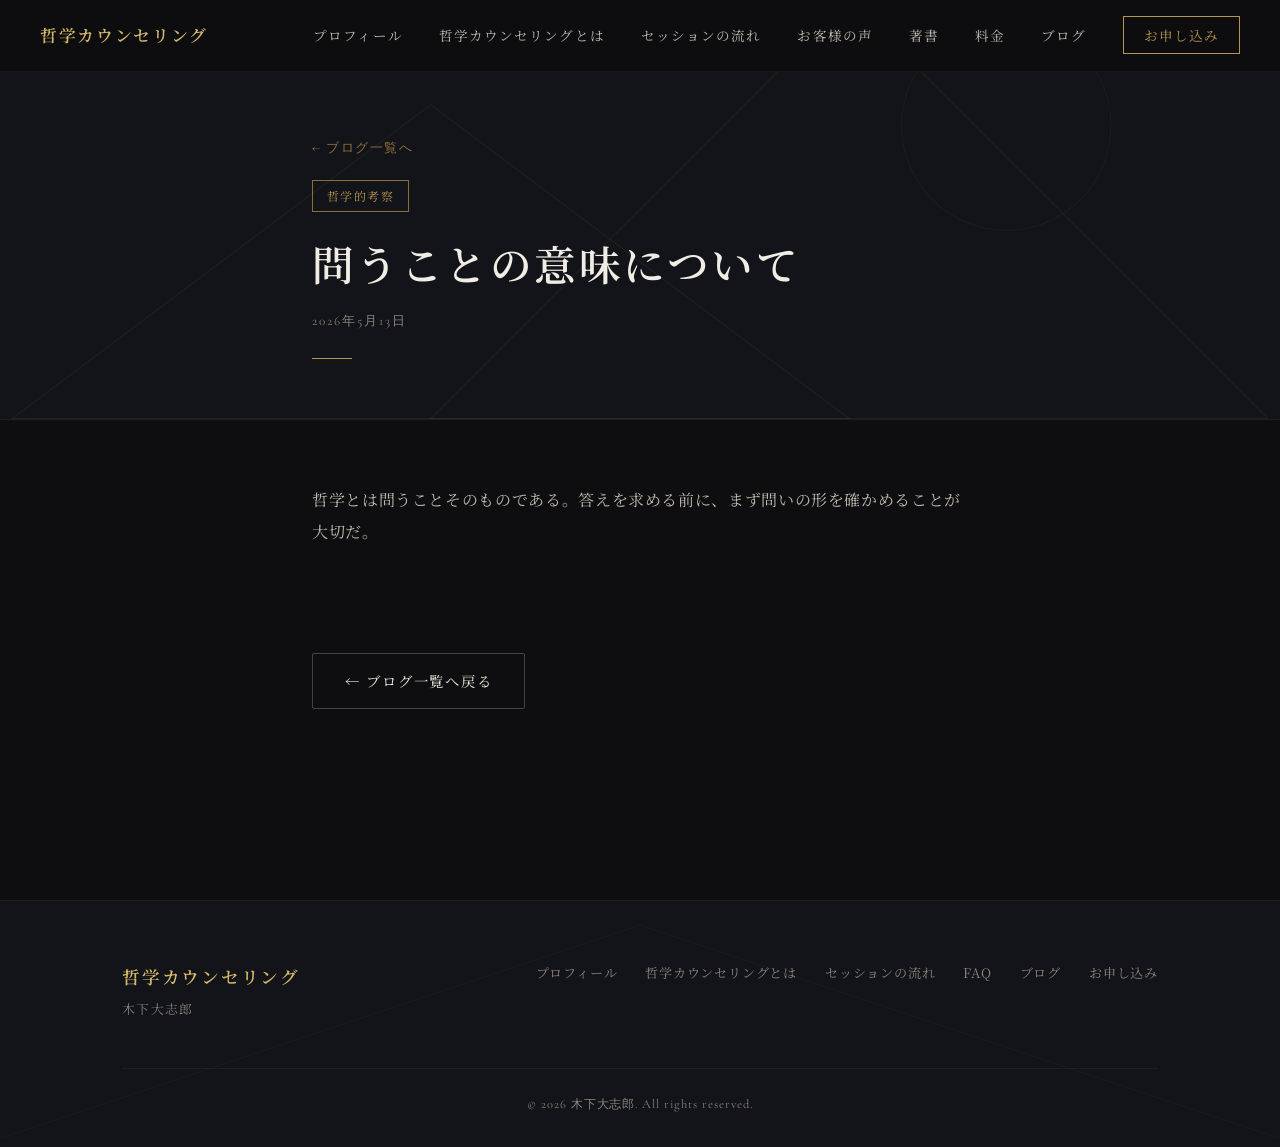
==== commit 56d3b639: "chore: ブログ記事を更新" ====
--- a/blog-35fc6c0b7c16807daa62f444d56f3025.html
+++ b/blog-35fc6c0b7c16807daa62f444d56f3025.html
@@ -13,11 +13,14 @@
 <body>
 
 <nav class="nav" id="nav">
-  <a class="nav__logo" href="index.html">木下大志郎</a>
+  <a class="nav__logo" href="index.html">哲学カウンセリング</a>
   <ul class="nav__links">
-    <li><a href="index.html#about">について</a></li>
+    <li><a href="index.html#about">プロフィール</a></li>
     <li><a href="index.html#what">哲学カウンセリングとは</a></li>
     <li><a href="index.html#flow">セッションの流れ</a></li>
+    <li><a href="index.html#voices">お客様の声</a></li>
+    <li><a href="index.html#books">著書</a></li>
+    <li><a href="index.html#pricing">料金</a></li>
     <li><a href="blog.html">ブログ</a></li>
     <li><a href="index.html#contact" class="nav__cta">お申し込み</a></li>
   </ul>
@@ -63,13 +66,14 @@
   <div class="container">
     <div class="footer__inner">
       <div class="footer__brand">
-        <p class="footer__name">木下大志郎</p>
-        <p class="footer__tagline">哲学カウンセリング</p>
+        <p class="footer__name">哲学カウンセリング</p>
+        <p class="footer__tagline">木下大志郎</p>
       </div>
       <nav class="footer__nav">
-        <a href="index.html#about">について</a>
+        <a href="index.html#about">プロフィール</a>
         <a href="index.html#what">哲学カウンセリングとは</a>
         <a href="index.html#flow">セッションの流れ</a>
+        <a href="index.html#faq">FAQ</a>
         <a href="blog.html">ブログ</a>
         <a href="index.html#contact">お申し込み</a>
       </nav>
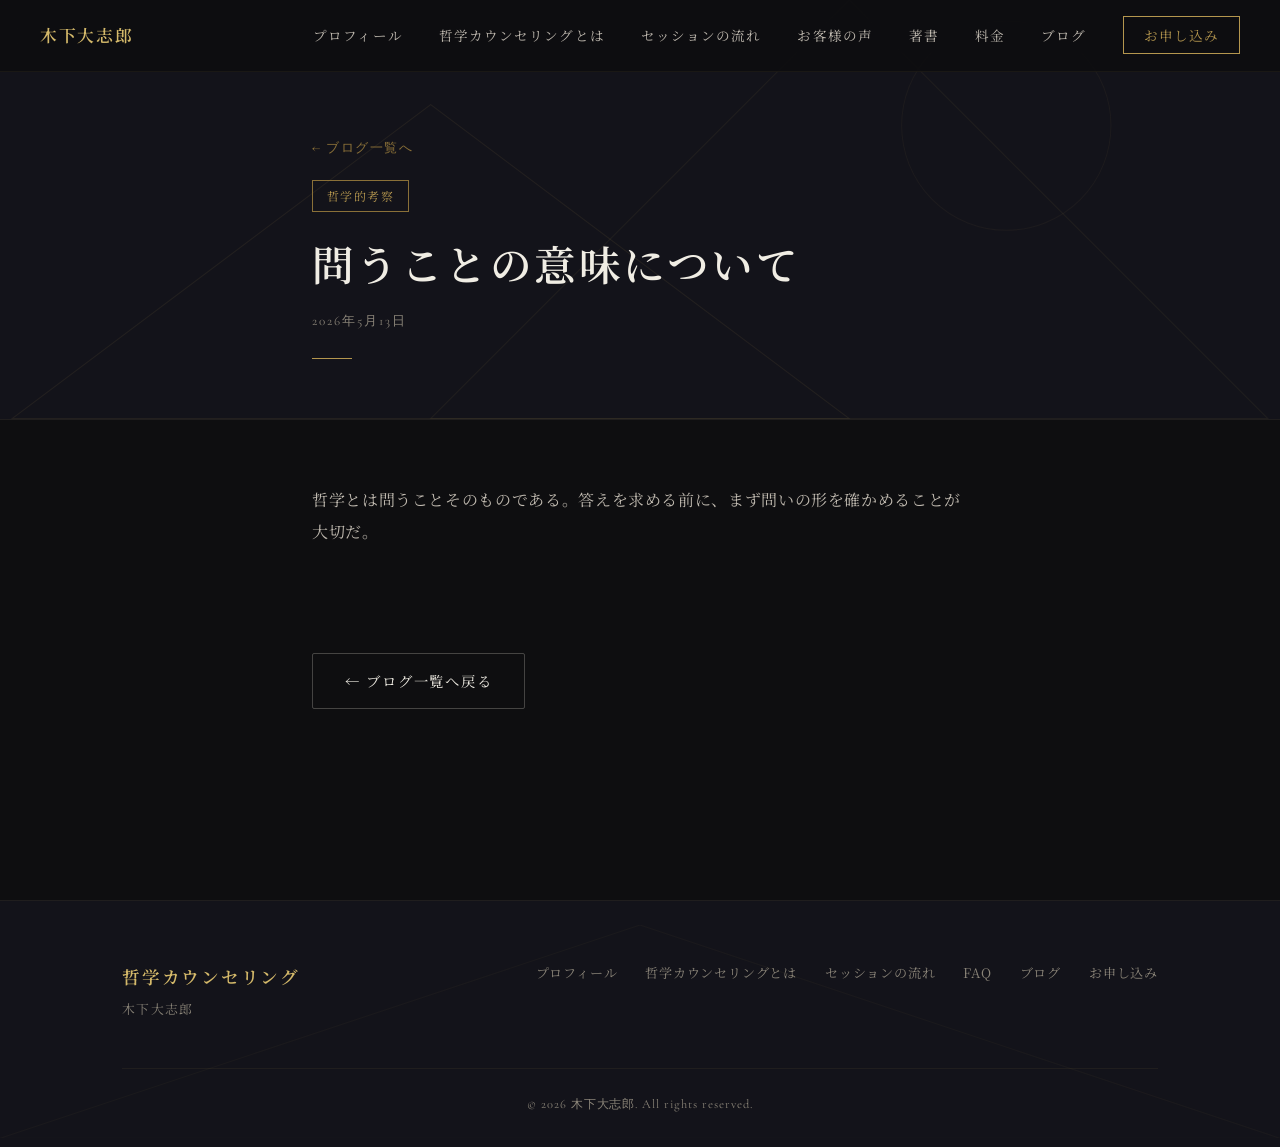
==== commit ba2e1be0: "chore: ブログ記事を更新" ====
--- a/blog-35fc6c0b7c16807daa62f444d56f3025.html
+++ b/blog-35fc6c0b7c16807daa62f444d56f3025.html
@@ -13,7 +13,7 @@
 <body>
 
 <nav class="nav" id="nav">
-  <a class="nav__logo" href="index.html">哲学カウンセリング</a>
+  <a class="nav__logo" href="index.html">木下大志郎</a>
   <ul class="nav__links">
     <li><a href="index.html#about">プロフィール</a></li>
     <li><a href="index.html#what">哲学カウンセリングとは</a></li>
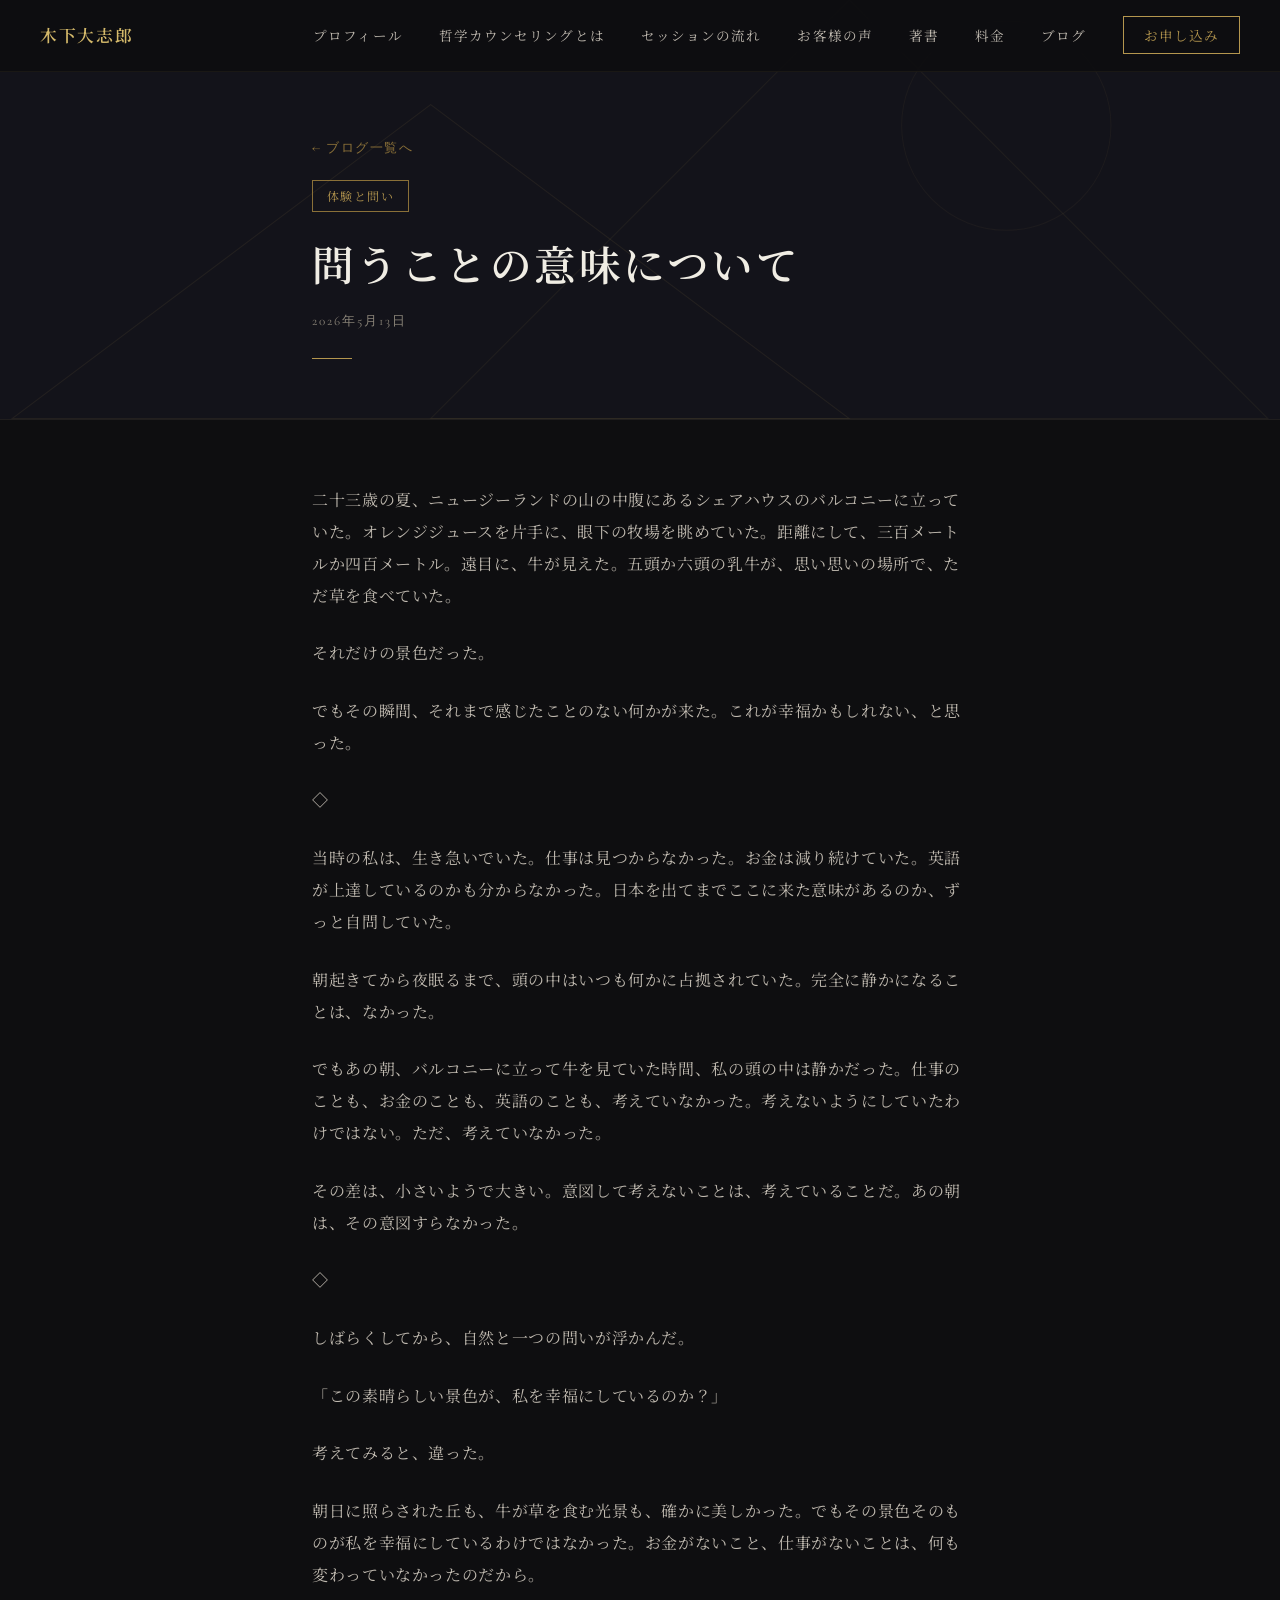
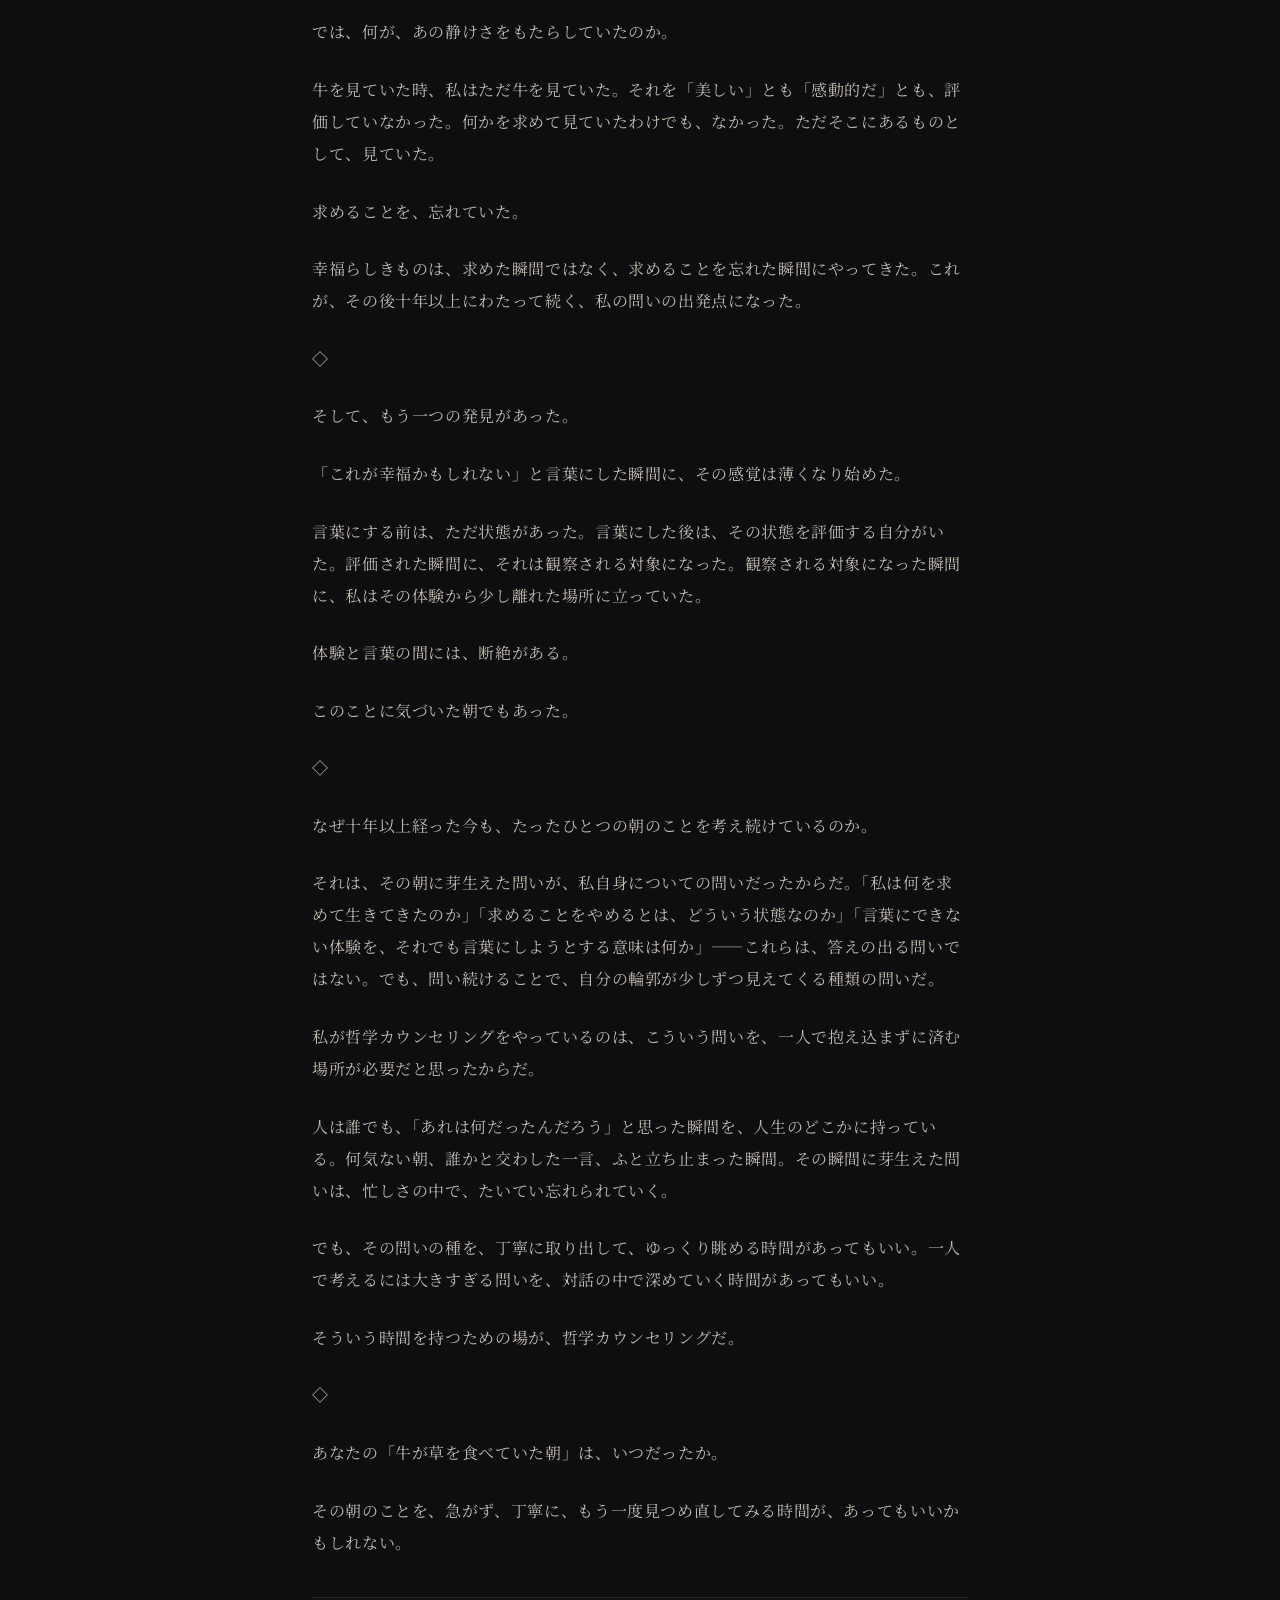
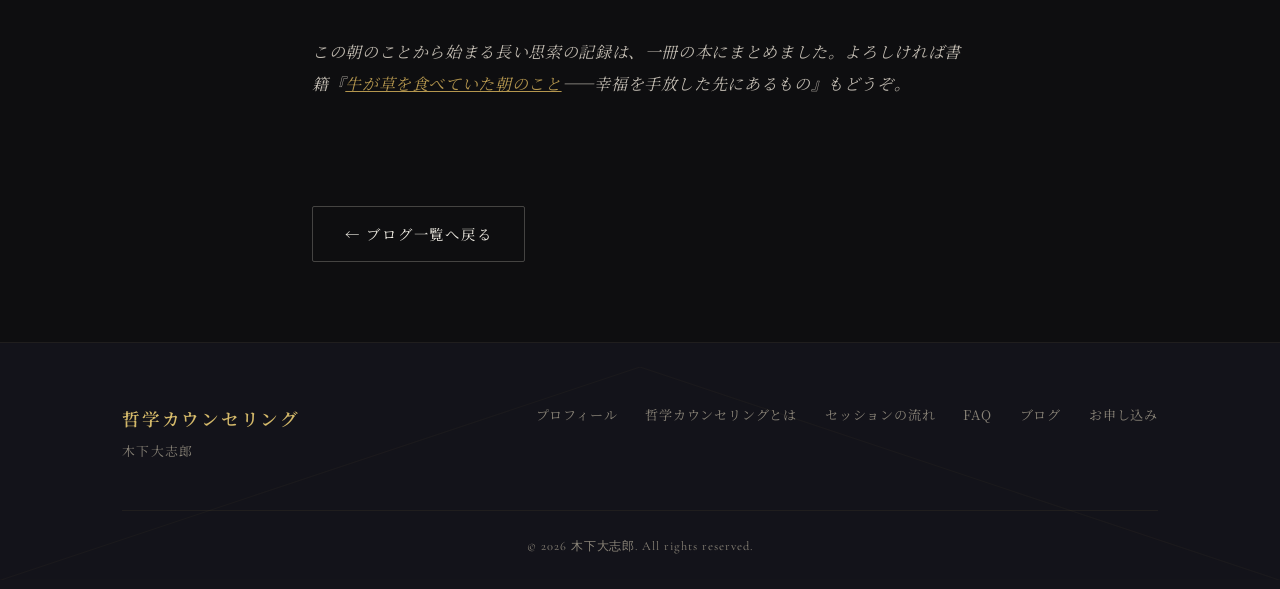
==== commit 6b44cf6e: "chore: ブログ記事を更新" ====
--- a/blog-35fc6c0b7c16807daa62f444d56f3025.html
+++ b/blog-35fc6c0b7c16807daa62f444d56f3025.html
@@ -40,7 +40,7 @@
     </div>
     <div class="container container--narrow">
       <a class="post-page__back" href="blog.html">← ブログ一覧へ</a>
-      <div><span class="post-page__cat">哲学的考察</span></div>
+      <div><span class="post-page__cat">体験と問い</span></div>
       <h1 class="post-page__title">問うことの意味について</h1>
       <p class="post-page__date">2026年5月13日</p>
       <div class="section__rule" style="margin: 0"></div>
@@ -48,7 +48,41 @@
   </div>
   <div class="container container--narrow">
     <article class="post-content">
-      <p>哲学とは問うことそのものである。答えを求める前に、まず問いの形を確かめることが大切だ。</p>
+      <p>二十三歳の夏、ニュージーランドの山の中腹にあるシェアハウスのバルコニーに立っていた。オレンジジュースを片手に、眼下の牧場を眺めていた。距離にして、三百メートルか四百メートル。遠目に、牛が見えた。五頭か六頭の乳牛が、思い思いの場所で、ただ草を食べていた。</p>
+<p>それだけの景色だった。</p>
+<p>でもその瞬間、それまで感じたことのない何かが来た。これが幸福かもしれない、と思った。</p>
+<p>◇</p>
+<p>当時の私は、生き急いでいた。仕事は見つからなかった。お金は減り続けていた。英語が上達しているのかも分からなかった。日本を出てまでここに来た意味があるのか、ずっと自問していた。</p>
+<p>朝起きてから夜眠るまで、頭の中はいつも何かに占拠されていた。完全に静かになることは、なかった。</p>
+<p>でもあの朝、バルコニーに立って牛を見ていた時間、私の頭の中は静かだった。仕事のことも、お金のことも、英語のことも、考えていなかった。考えないようにしていたわけではない。ただ、考えていなかった。</p>
+<p>その差は、小さいようで大きい。意図して考えないことは、考えていることだ。あの朝は、その意図すらなかった。</p>
+<p>◇</p>
+<p>しばらくしてから、自然と一つの問いが浮かんだ。</p>
+<p>「この素晴らしい景色が、私を幸福にしているのか？」</p>
+<p>考えてみると、違った。</p>
+<p>朝日に照らされた丘も、牛が草を食む光景も、確かに美しかった。でもその景色そのものが私を幸福にしているわけではなかった。お金がないこと、仕事がないことは、何も変わっていなかったのだから。</p>
+<p>では、何が、あの静けさをもたらしていたのか。</p>
+<p>牛を見ていた時、私はただ牛を見ていた。それを「美しい」とも「感動的だ」とも、評価していなかった。何かを求めて見ていたわけでも、なかった。ただそこにあるものとして、見ていた。</p>
+<p>求めることを、忘れていた。</p>
+<p>幸福らしきものは、求めた瞬間ではなく、求めることを忘れた瞬間にやってきた。これが、その後十年以上にわたって続く、私の問いの出発点になった。</p>
+<p>◇</p>
+<p>そして、もう一つの発見があった。</p>
+<p>「これが幸福かもしれない」と言葉にした瞬間に、その感覚は薄くなり始めた。</p>
+<p>言葉にする前は、ただ状態があった。言葉にした後は、その状態を評価する自分がいた。評価された瞬間に、それは観察される対象になった。観察される対象になった瞬間に、私はその体験から少し離れた場所に立っていた。</p>
+<p>体験と言葉の間には、断絶がある。</p>
+<p>このことに気づいた朝でもあった。</p>
+<p>◇</p>
+<p>なぜ十年以上経った今も、たったひとつの朝のことを考え続けているのか。</p>
+<p>それは、その朝に芽生えた問いが、私自身についての問いだったからだ。「私は何を求めて生きてきたのか」「求めることをやめるとは、どういう状態なのか」「言葉にできない体験を、それでも言葉にしようとする意味は何か」——これらは、答えの出る問いではない。でも、問い続けることで、自分の輪郭が少しずつ見えてくる種類の問いだ。</p>
+<p>私が哲学カウンセリングをやっているのは、こういう問いを、一人で抱え込まずに済む場所が必要だと思ったからだ。</p>
+<p>人は誰でも、「あれは何だったんだろう」と思った瞬間を、人生のどこかに持っている。何気ない朝、誰かと交わした一言、ふと立ち止まった瞬間。その瞬間に芽生えた問いは、忙しさの中で、たいてい忘れられていく。</p>
+<p>でも、その問いの種を、丁寧に取り出して、ゆっくり眺める時間があってもいい。一人で考えるには大きすぎる問いを、対話の中で深めていく時間があってもいい。</p>
+<p>そういう時間を持つための場が、哲学カウンセリングだ。</p>
+<p>◇</p>
+<p>あなたの「牛が草を食べていた朝」は、いつだったか。</p>
+<p>その朝のことを、急がず、丁寧に、もう一度見つめ直してみる時間が、あってもいいかもしれない。</p>
+<hr>
+<p><em>この朝のことから始まる長い思索の記録は、一冊の本にまとめました。よろしければ書籍『</em><a href="https://www.amazon.co.jp/dp/B0GYP7VQJ3" target="_blank" rel="noopener"><em>牛が草を食べていた朝のこと</em></a><em>——幸福を手放した先にあるもの』もどうぞ。</em></p>
 
     </article>
     <div class="post-page__footer-nav">
--- a/style.css
+++ b/style.css
@@ -842,6 +842,18 @@
   flex-shrink: 0;
 }
 
+.contact__tab-line-badge {
+  background: #06C755;
+  color: #fff;
+  font-size: 0.65rem;
+  font-weight: 700;
+  letter-spacing: 0.05em;
+  padding: 2px 6px;
+  border-radius: 3px;
+  flex-shrink: 0;
+  font-family: sans-serif;
+}
+
 /* Panels */
 .contact__panel { display: block; }
 .contact__panel--hidden { display: none; }
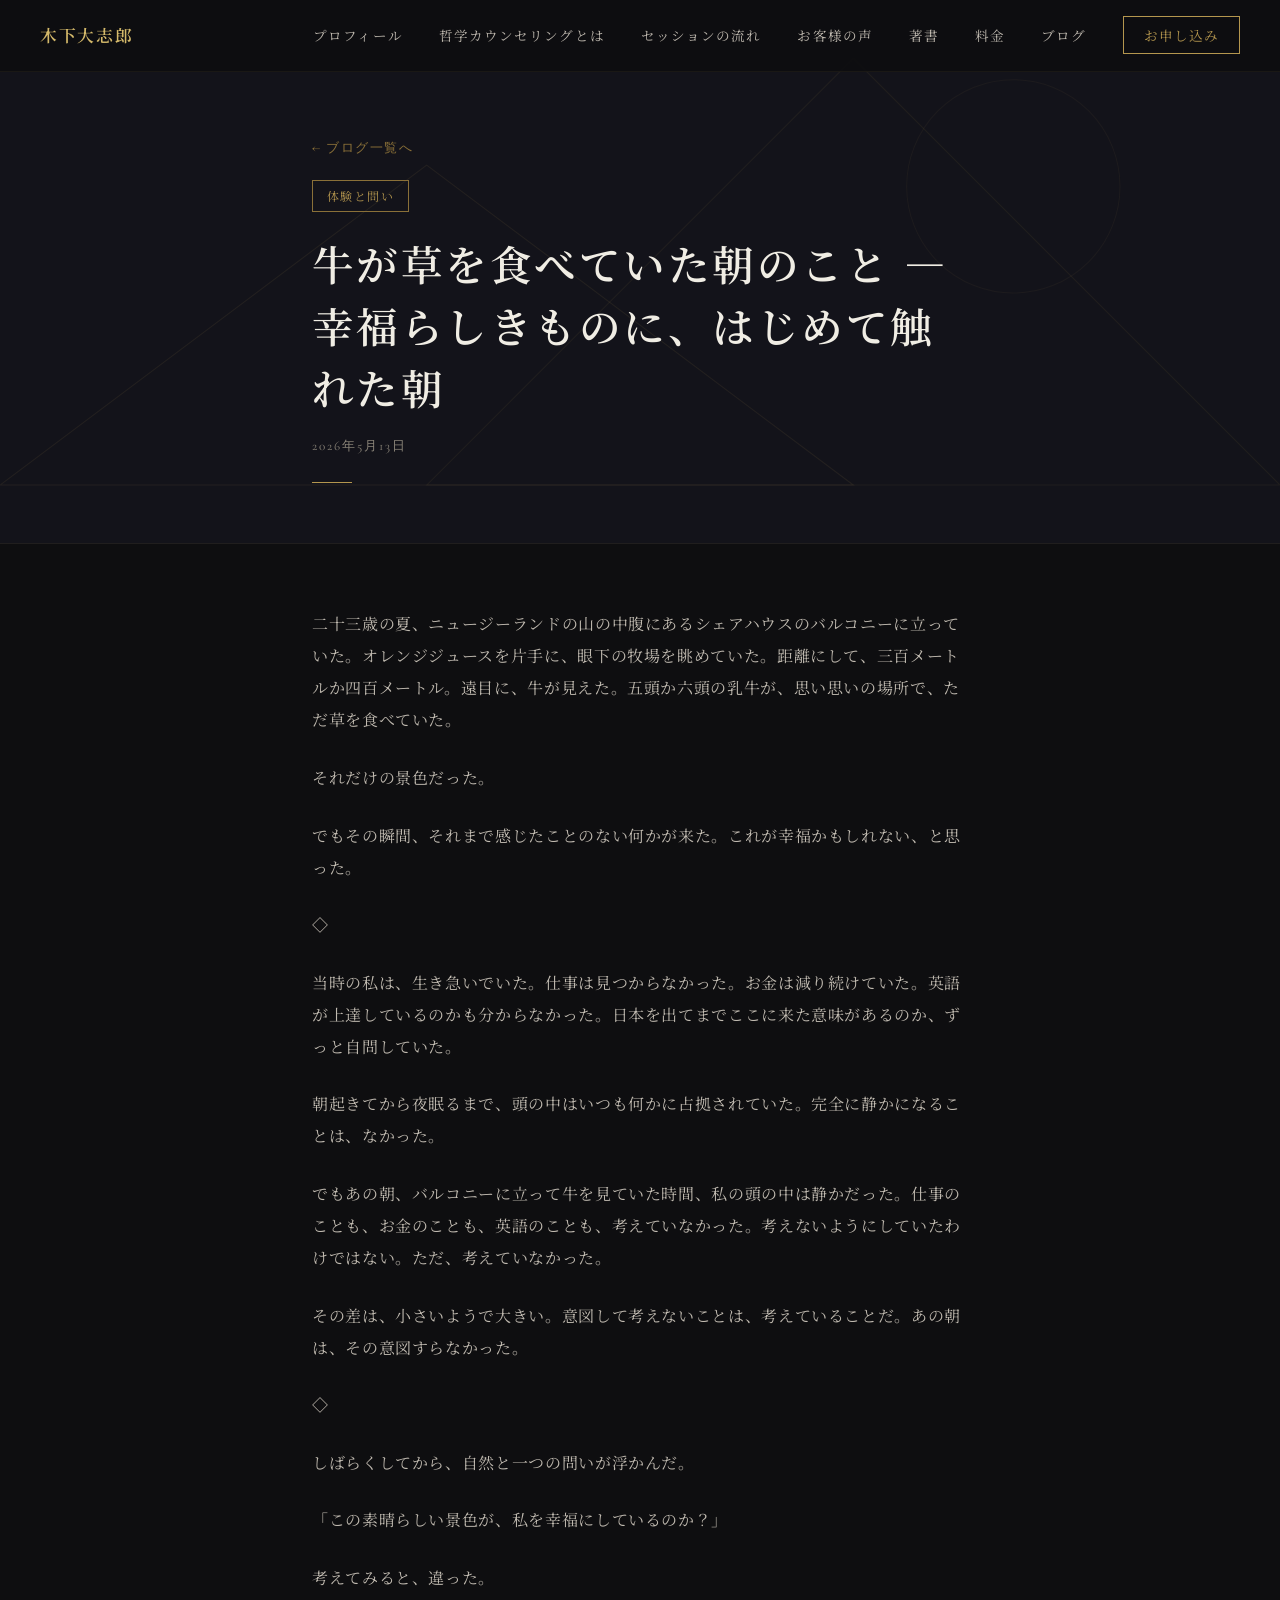
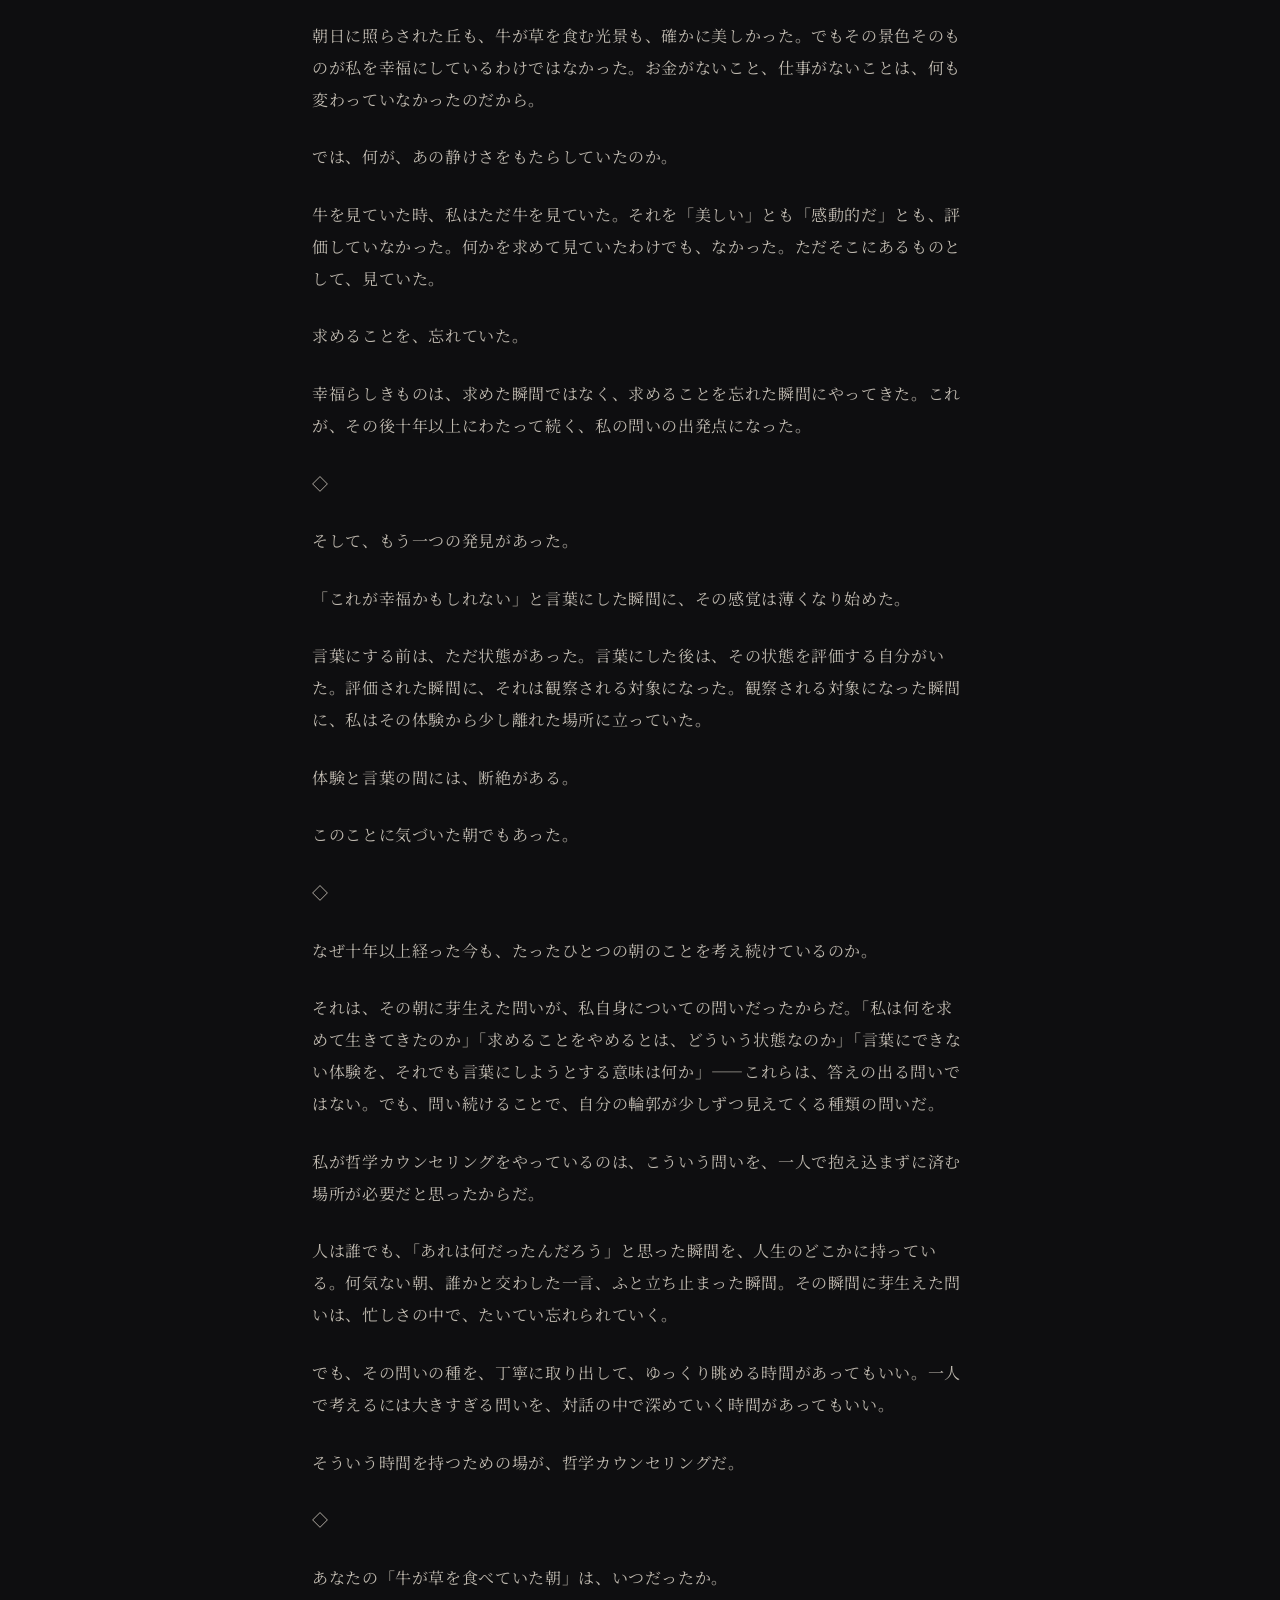
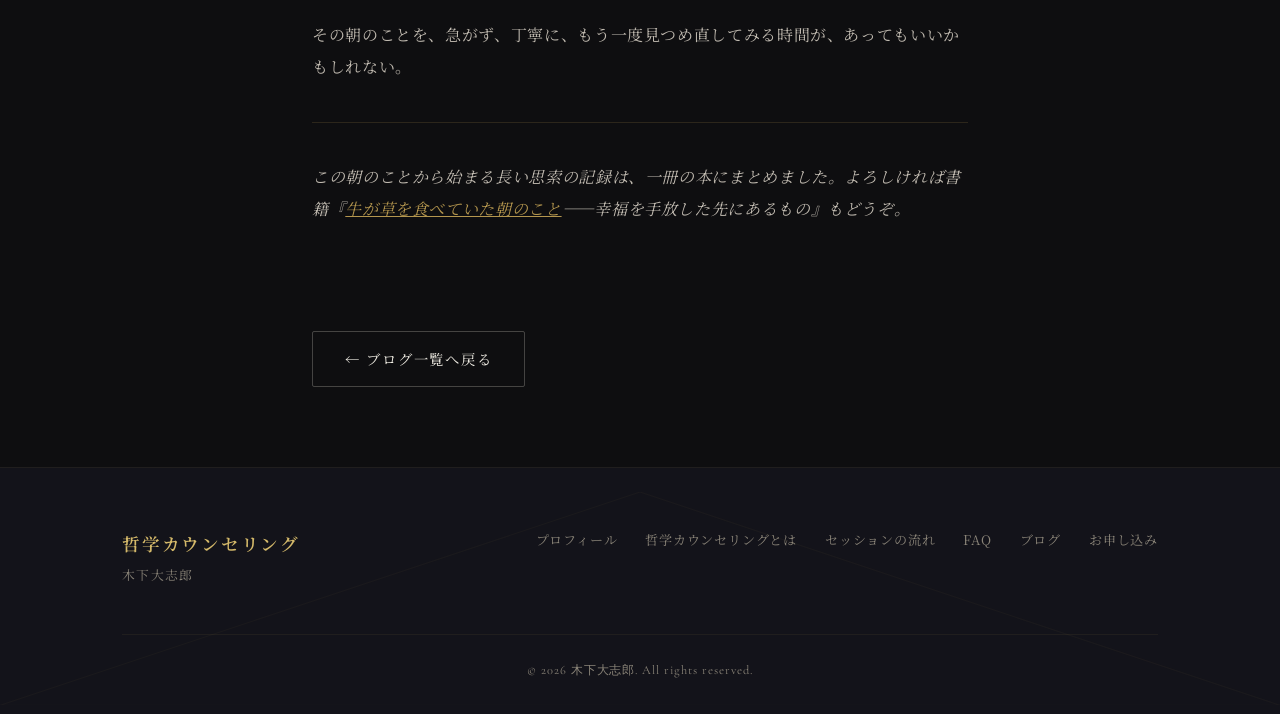
==== commit 003d1ab4: "chore: ブログ記事を更新" ====
--- a/blog-35fc6c0b7c16807daa62f444d56f3025.html
+++ b/blog-35fc6c0b7c16807daa62f444d56f3025.html
@@ -3,7 +3,7 @@
 <head>
   <meta charset="UTF-8" />
   <meta name="viewport" content="width=device-width, initial-scale=1.0" />
-  <title>問うことの意味について | 木下大志郎</title>
+  <title>牛が草を食べていた朝のこと —  幸福らしきものに、はじめて触れた朝 | 木下大志郎</title>
   <link rel="stylesheet" href="style.css" />
   <link rel="stylesheet" href="blog.css" />
   <link rel="preconnect" href="https://fonts.googleapis.com" />
@@ -41,7 +41,7 @@
     <div class="container container--narrow">
       <a class="post-page__back" href="blog.html">← ブログ一覧へ</a>
       <div><span class="post-page__cat">体験と問い</span></div>
-      <h1 class="post-page__title">問うことの意味について</h1>
+      <h1 class="post-page__title">牛が草を食べていた朝のこと —  幸福らしきものに、はじめて触れた朝</h1>
       <p class="post-page__date">2026年5月13日</p>
       <div class="section__rule" style="margin: 0"></div>
     </div>
